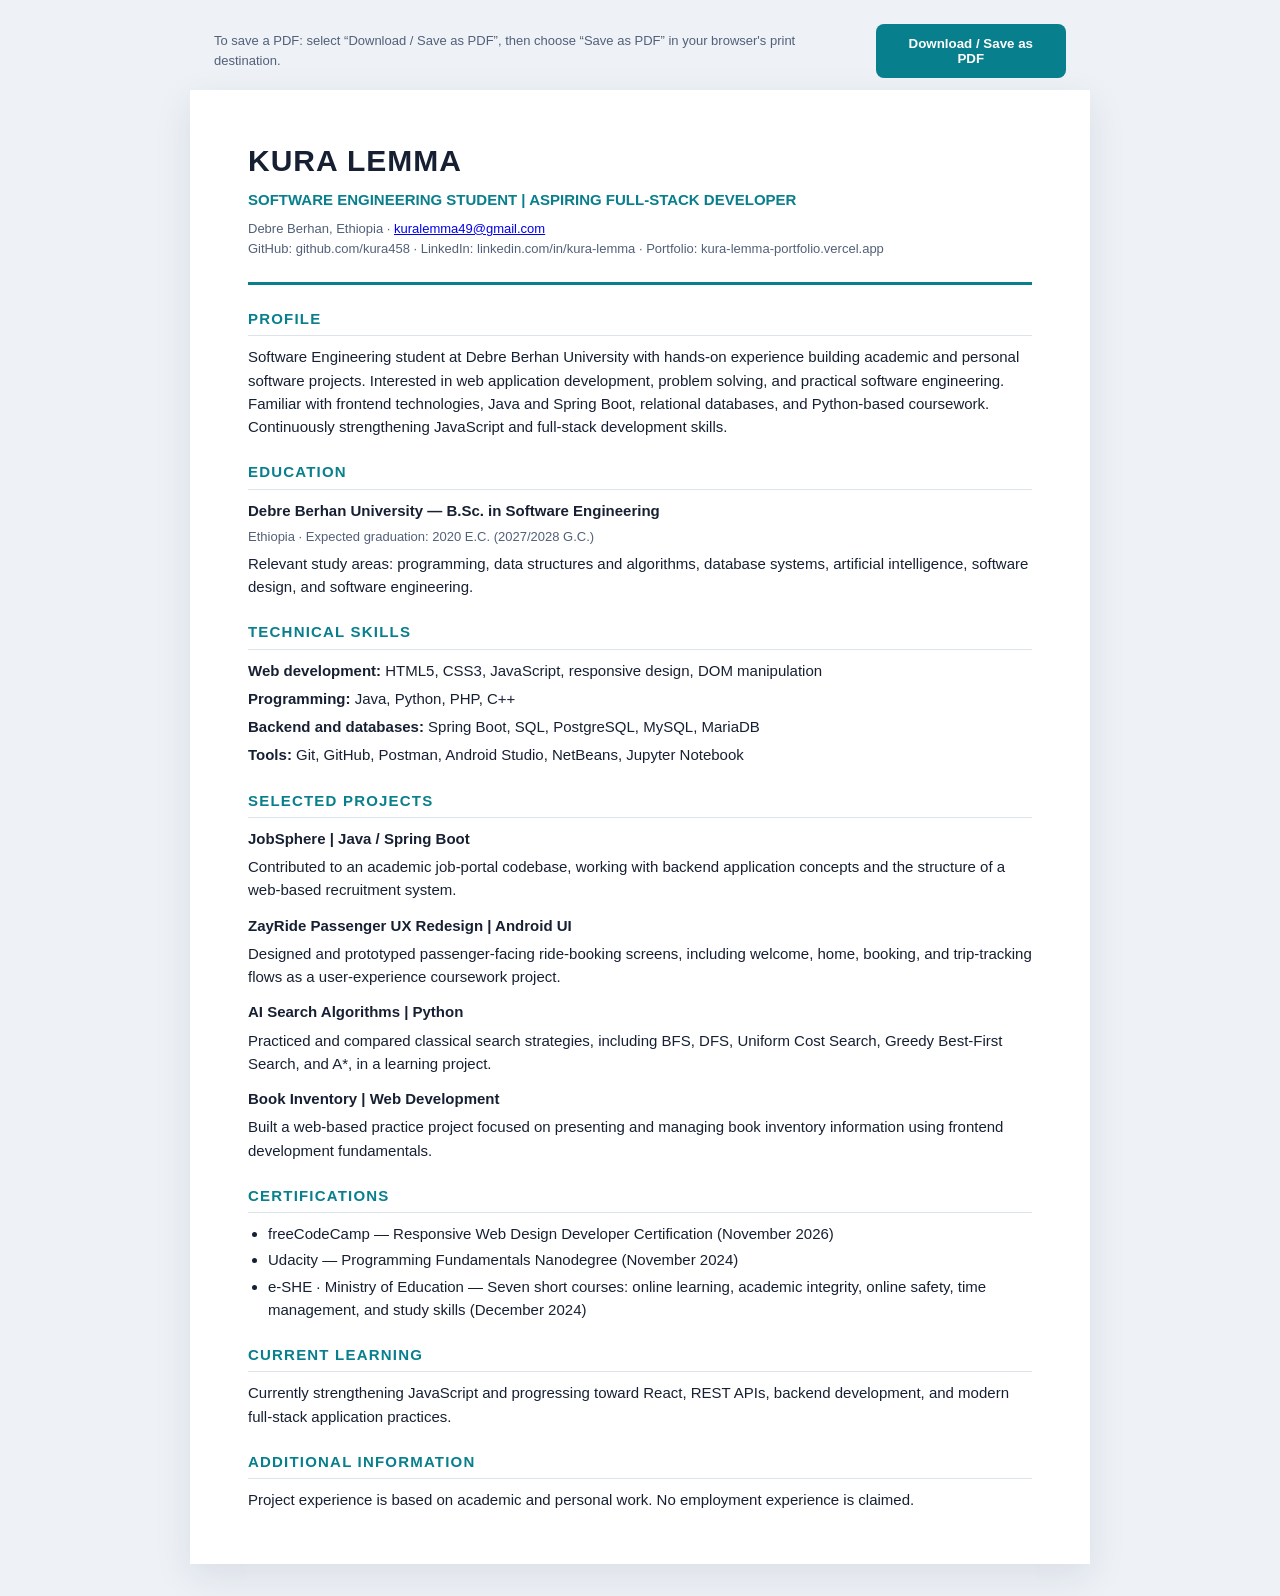
==== cv.html @ d0cd0646 "Add printable CV page" ====
<!DOCTYPE html>
<html lang="en">
<head>
<meta charset="UTF-8"><meta name="viewport" content="width=device-width, initial-scale=1">
<meta name="description" content="CV of Kura Lemma, Software Engineering student and aspiring full-stack developer.">
<title>Kura Lemma | CV</title>
<style>
:root{--ink:#172033;--muted:#526078;--accent:#087f8c;--line:#dce3eb}
*{box-sizing:border-box}body{margin:0;background:#eef2f7;color:var(--ink);font:15px/1.55 Arial,Helvetica,sans-serif}
.toolbar{max-width:900px;margin:24px auto 12px;display:flex;justify-content:space-between;align-items:center;gap:12px;padding:0 24px}
button{border:0;border-radius:8px;background:var(--accent);color:white;padding:12px 18px;font-weight:700;cursor:pointer}
.note{color:var(--muted);font-size:13px}
.sheet{max-width:900px;margin:0 auto 32px;background:white;padding:48px 58px;box-shadow:0 12px 36px #18253a18}
header{border-bottom:3px solid var(--accent);padding-bottom:18px;margin-bottom:22px}
h1{font-size:30px;letter-spacing:1px;margin:0 0 3px} .headline{font-weight:700;color:var(--accent);margin:0 0 8px}
.contact{font-size:13px;color:var(--muted)}h2{font-size:15px;letter-spacing:1.2px;color:var(--accent);border-bottom:1px solid var(--line);padding-bottom:5px;margin:22px 0 9px}
p{margin:5px 0}.entry{margin:0 0 12px}.entry h3{font-size:15px;margin:0}.meta{font-size:13px;color:var(--muted)}ul{margin:6px 0 8px;padding-left:20px}li{margin:3px 0}.skills p{margin:5px 0}
@page{size:A4;margin:14mm}
@media print{body{background:white;font-size:10.5pt}.toolbar{display:none}.sheet{max-width:none;margin:0;padding:0;box-shadow:none}h2{break-after:avoid}.entry{break-inside:avoid}a{color:inherit;text-decoration:none}}
@media(max-width:650px){.sheet{margin:0 10px 20px;padding:28px 22px}.toolbar{padding:0 12px;align-items:flex-start;flex-direction:column}h1{font-size:25px}}
</style>
</head>
<body>
<div class="toolbar"><span class="note">To save a PDF: select “Download / Save as PDF”, then choose “Save as PDF” in your browser's print destination.</span><button onclick="window.print()">Download / Save as PDF</button></div>
<main class="sheet">
<header><h1>KURA LEMMA</h1><p class="headline">SOFTWARE ENGINEERING STUDENT | ASPIRING FULL-STACK DEVELOPER</p><p class="contact">Debre Berhan, Ethiopia · <a href="mailto:kuralemma49@gmail.com">kuralemma49@gmail.com</a><br>GitHub: github.com/kura458 · LinkedIn: linkedin.com/in/kura-lemma · Portfolio: kura-lemma-portfolio.vercel.app</p></header>
<section><h2>PROFILE</h2><p>Software Engineering student at Debre Berhan University with hands-on experience building academic and personal software projects. Interested in web application development, problem solving, and practical software engineering. Familiar with frontend technologies, Java and Spring Boot, relational databases, and Python-based coursework. Continuously strengthening JavaScript and full-stack development skills.</p></section>
<section><h2>EDUCATION</h2><div class="entry"><h3>Debre Berhan University — B.Sc. in Software Engineering</h3><p class="meta">Ethiopia · Expected graduation: 2020 E.C. (2027/2028 G.C.)</p><p>Relevant study areas: programming, data structures and algorithms, database systems, artificial intelligence, software design, and software engineering.</p></div></section>
<section class="skills"><h2>TECHNICAL SKILLS</h2><p><b>Web development:</b> HTML5, CSS3, JavaScript, responsive design, DOM manipulation</p><p><b>Programming:</b> Java, Python, PHP, C++</p><p><b>Backend and databases:</b> Spring Boot, SQL, PostgreSQL, MySQL, MariaDB</p><p><b>Tools:</b> Git, GitHub, Postman, Android Studio, NetBeans, Jupyter Notebook</p></section>
<section><h2>SELECTED PROJECTS</h2>
<div class="entry"><h3>JobSphere | Java / Spring Boot</h3><p>Contributed to an academic job-portal codebase, working with backend application concepts and the structure of a web-based recruitment system.</p></div>
<div class="entry"><h3>ZayRide Passenger UX Redesign | Android UI</h3><p>Designed and prototyped passenger-facing ride-booking screens, including welcome, home, booking, and trip-tracking flows as a user-experience coursework project.</p></div>
<div class="entry"><h3>AI Search Algorithms | Python</h3><p>Practiced and compared classical search strategies, including BFS, DFS, Uniform Cost Search, Greedy Best-First Search, and A*, in a learning project.</p></div>
<div class="entry"><h3>Book Inventory | Web Development</h3><p>Built a web-based practice project focused on presenting and managing book inventory information using frontend development fundamentals.</p></div>
</section>
<section><h2>CERTIFICATIONS</h2><ul><li>freeCodeCamp — Responsive Web Design Developer Certification (November 2026)</li><li>Udacity — Programming Fundamentals Nanodegree (November 2024)</li><li>e-SHE · Ministry of Education — Seven short courses: online learning, academic integrity, online safety, time management, and study skills (December 2024)</li></ul></section>
<section><h2>CURRENT LEARNING</h2><p>Currently strengthening JavaScript and progressing toward React, REST APIs, backend development, and modern full-stack application practices.</p></section>
<section><h2>ADDITIONAL INFORMATION</h2><p>Project experience is based on academic and personal work. No employment experience is claimed.</p></section>
</main></body></html>
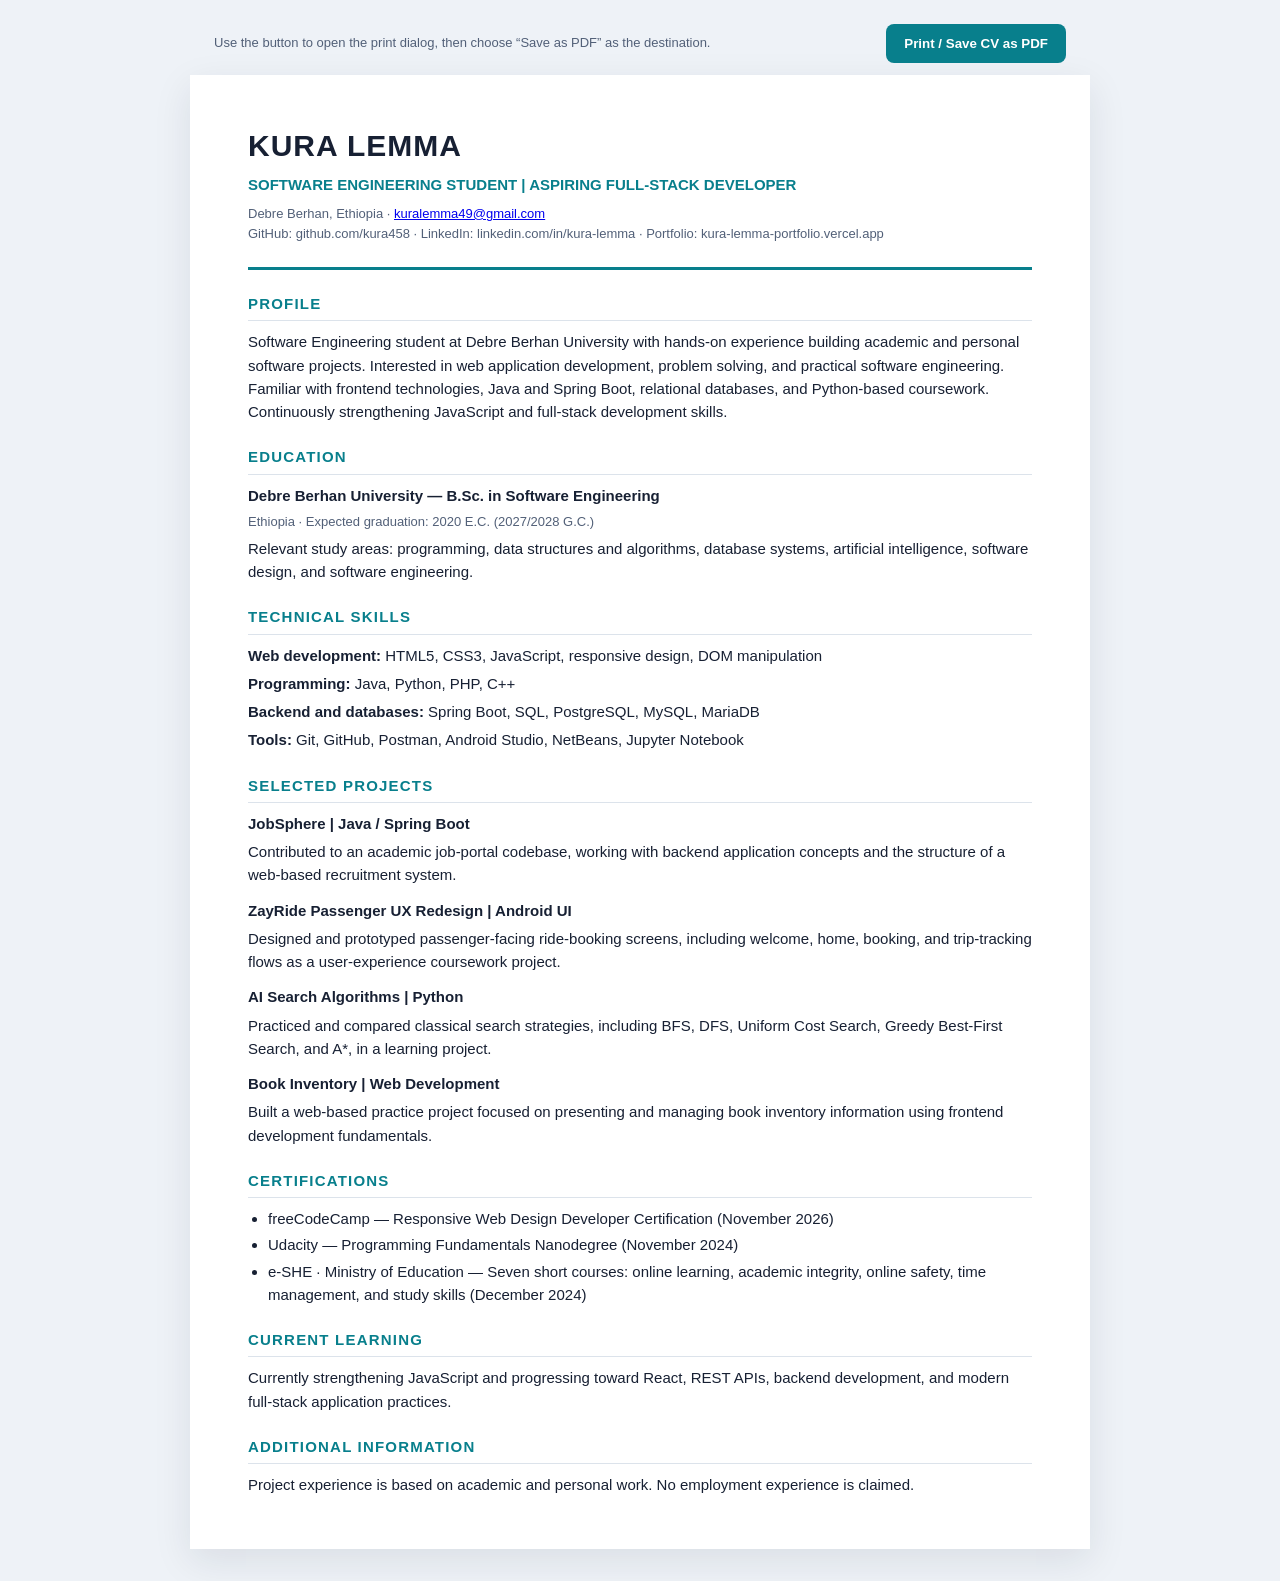
==== commit fb50873b: "Clarify CV print and save as PDF instructions" ====
--- a/cv.html
+++ b/cv.html
@@ -21,7 +21,7 @@
 </style>
 </head>
 <body>
-<div class="toolbar"><span class="note">To save a PDF: select “Download / Save as PDF”, then choose “Save as PDF” in your browser's print destination.</span><button onclick="window.print()">Download / Save as PDF</button></div>
+<div class="toolbar"><span class="note">Use the button to open the print dialog, then choose “Save as PDF” as the destination.</span><button onclick="window.print()">Print / Save CV as PDF</button></div>
 <main class="sheet">
 <header><h1>KURA LEMMA</h1><p class="headline">SOFTWARE ENGINEERING STUDENT | ASPIRING FULL-STACK DEVELOPER</p><p class="contact">Debre Berhan, Ethiopia · <a href="mailto:kuralemma49@gmail.com">kuralemma49@gmail.com</a><br>GitHub: github.com/kura458 · LinkedIn: linkedin.com/in/kura-lemma · Portfolio: kura-lemma-portfolio.vercel.app</p></header>
 <section><h2>PROFILE</h2><p>Software Engineering student at Debre Berhan University with hands-on experience building academic and personal software projects. Interested in web application development, problem solving, and practical software engineering. Familiar with frontend technologies, Java and Spring Boot, relational databases, and Python-based coursework. Continuously strengthening JavaScript and full-stack development skills.</p></section>
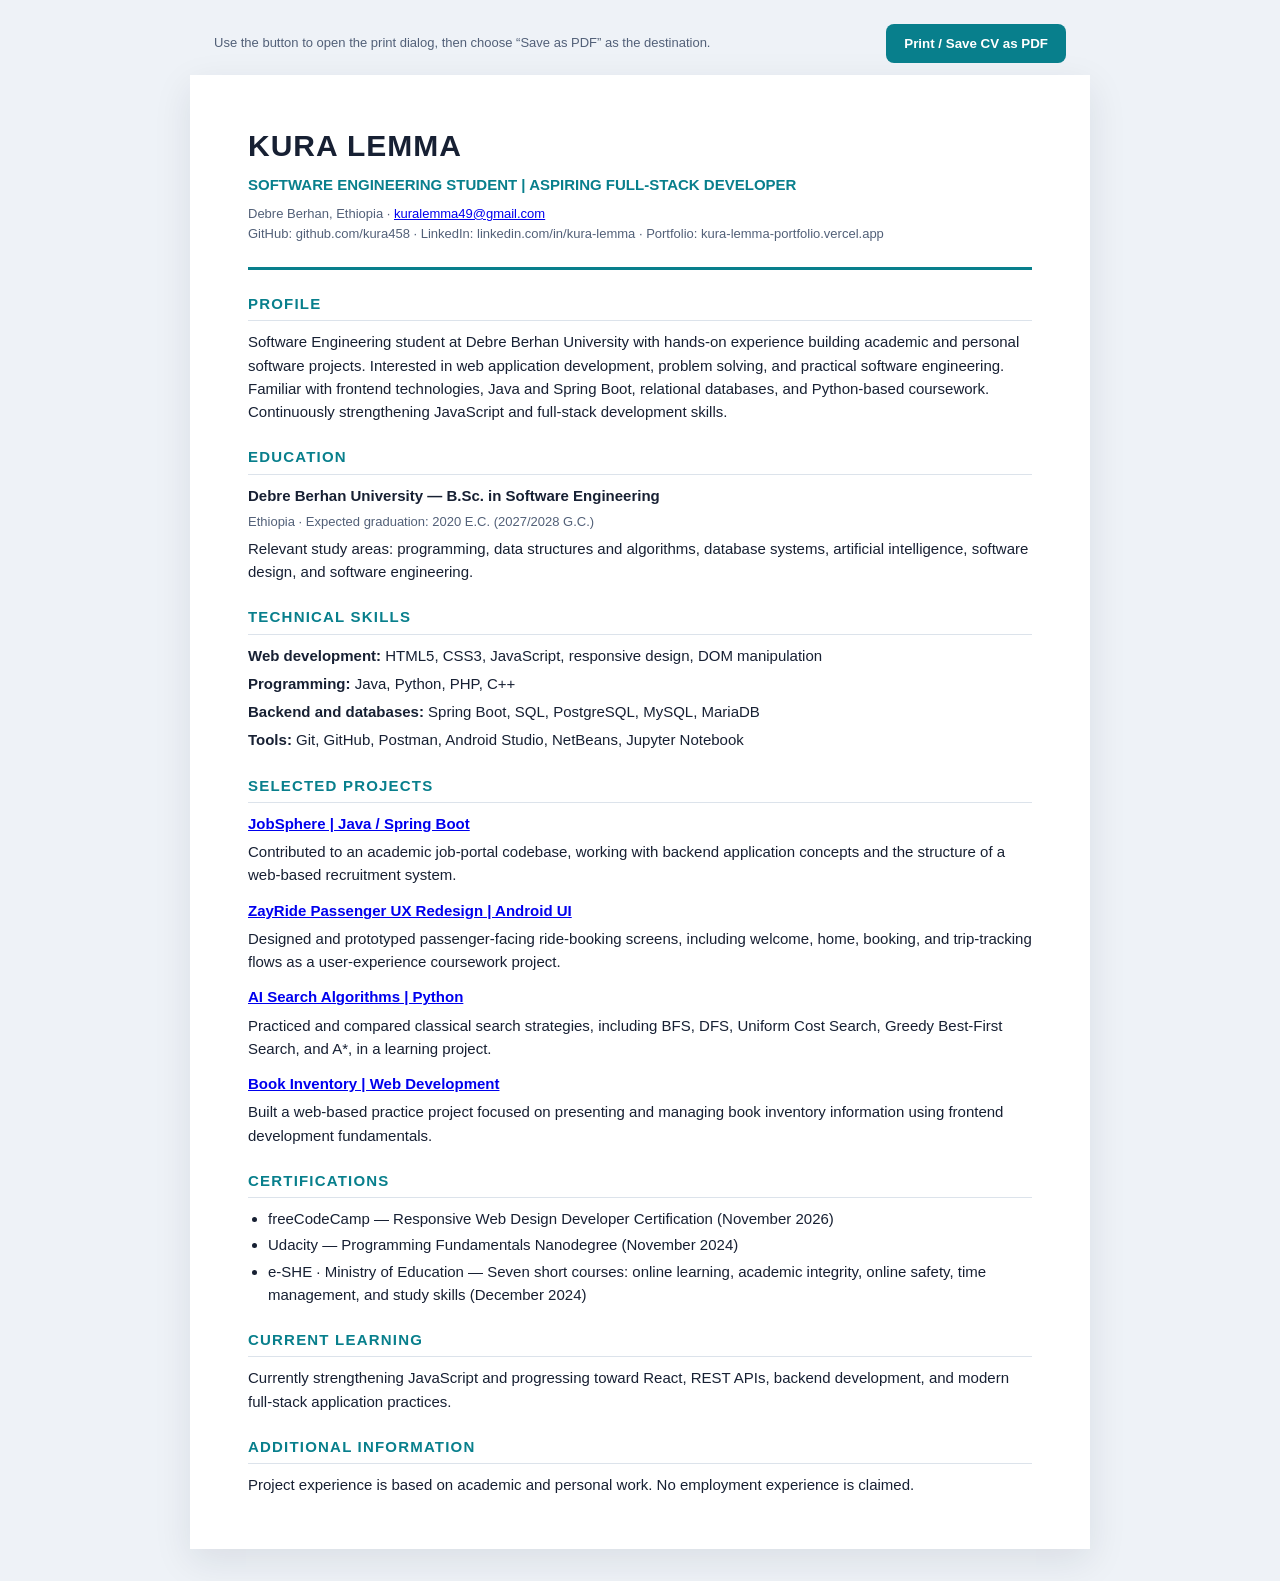
==== commit 7dc867a5: "Link selected CV projects to source repositories" ====
--- a/cv.html
+++ b/cv.html
@@ -16,7 +16,7 @@
 .contact{font-size:13px;color:var(--muted)}h2{font-size:15px;letter-spacing:1.2px;color:var(--accent);border-bottom:1px solid var(--line);padding-bottom:5px;margin:22px 0 9px}
 p{margin:5px 0}.entry{margin:0 0 12px}.entry h3{font-size:15px;margin:0}.meta{font-size:13px;color:var(--muted)}ul{margin:6px 0 8px;padding-left:20px}li{margin:3px 0}.skills p{margin:5px 0}
 @page{size:A4;margin:14mm}
-@media print{body{background:white;font-size:10.5pt}.toolbar{display:none}.sheet{max-width:none;margin:0;padding:0;box-shadow:none}h2{break-after:avoid}.entry{break-inside:avoid}a{color:inherit;text-decoration:none}}
+@media print{body{background:white;font-size:10.5pt}.toolbar{display:none}.sheet{max-width:none;margin:0;padding:0;box-shadow:none}h2{break-after:avoid}.entry{break-inside:avoid}a{color:inherit;text-decoration:none}.entry h3 a{color:var(--accent);text-decoration:underline;text-decoration-thickness:1px;text-underline-offset:3px}}
 @media(max-width:650px){.sheet{margin:0 10px 20px;padding:28px 22px}.toolbar{padding:0 12px;align-items:flex-start;flex-direction:column}h1{font-size:25px}}
 </style>
 </head>
@@ -28,10 +28,10 @@
 <section><h2>EDUCATION</h2><div class="entry"><h3>Debre Berhan University — B.Sc. in Software Engineering</h3><p class="meta">Ethiopia · Expected graduation: 2020 E.C. (2027/2028 G.C.)</p><p>Relevant study areas: programming, data structures and algorithms, database systems, artificial intelligence, software design, and software engineering.</p></div></section>
 <section class="skills"><h2>TECHNICAL SKILLS</h2><p><b>Web development:</b> HTML5, CSS3, JavaScript, responsive design, DOM manipulation</p><p><b>Programming:</b> Java, Python, PHP, C++</p><p><b>Backend and databases:</b> Spring Boot, SQL, PostgreSQL, MySQL, MariaDB</p><p><b>Tools:</b> Git, GitHub, Postman, Android Studio, NetBeans, Jupyter Notebook</p></section>
 <section><h2>SELECTED PROJECTS</h2>
-<div class="entry"><h3>JobSphere | Java / Spring Boot</h3><p>Contributed to an academic job-portal codebase, working with backend application concepts and the structure of a web-based recruitment system.</p></div>
-<div class="entry"><h3>ZayRide Passenger UX Redesign | Android UI</h3><p>Designed and prototyped passenger-facing ride-booking screens, including welcome, home, booking, and trip-tracking flows as a user-experience coursework project.</p></div>
-<div class="entry"><h3>AI Search Algorithms | Python</h3><p>Practiced and compared classical search strategies, including BFS, DFS, Uniform Cost Search, Greedy Best-First Search, and A*, in a learning project.</p></div>
-<div class="entry"><h3>Book Inventory | Web Development</h3><p>Built a web-based practice project focused on presenting and managing book inventory information using frontend development fundamentals.</p></div>
+<div class="entry"><h3><a href="https://github.com/kura458/Jobsphere" target="_blank" rel="noopener noreferrer">JobSphere | Java / Spring Boot</a></h3><p>Contributed to an academic job-portal codebase, working with backend application concepts and the structure of a web-based recruitment system.</p></div>
+<div class="entry"><h3><a href="https://github.com/kura458/ZayRide-UX-Redesign" target="_blank" rel="noopener noreferrer">ZayRide Passenger UX Redesign | Android UI</a></h3><p>Designed and prototyped passenger-facing ride-booking screens, including welcome, home, booking, and trip-tracking flows as a user-experience coursework project.</p></div>
+<div class="entry"><h3><a href="https://github.com/kura458/AI-Search-Algorithm-Implementations" target="_blank" rel="noopener noreferrer">AI Search Algorithms | Python</a></h3><p>Practiced and compared classical search strategies, including BFS, DFS, Uniform Cost Search, Greedy Best-First Search, and A*, in a learning project.</p></div>
+<div class="entry"><h3><a href="https://github.com/kura458/Web_Design_practice_workshop_-lab/tree/main/Book_Inventory" target="_blank" rel="noopener noreferrer">Book Inventory | Web Development</a></h3><p>Built a web-based practice project focused on presenting and managing book inventory information using frontend development fundamentals.</p></div>
 </section>
 <section><h2>CERTIFICATIONS</h2><ul><li>freeCodeCamp — Responsive Web Design Developer Certification (November 2026)</li><li>Udacity — Programming Fundamentals Nanodegree (November 2024)</li><li>e-SHE · Ministry of Education — Seven short courses: online learning, academic integrity, online safety, time management, and study skills (December 2024)</li></ul></section>
 <section><h2>CURRENT LEARNING</h2><p>Currently strengthening JavaScript and progressing toward React, REST APIs, backend development, and modern full-stack application practices.</p></section>
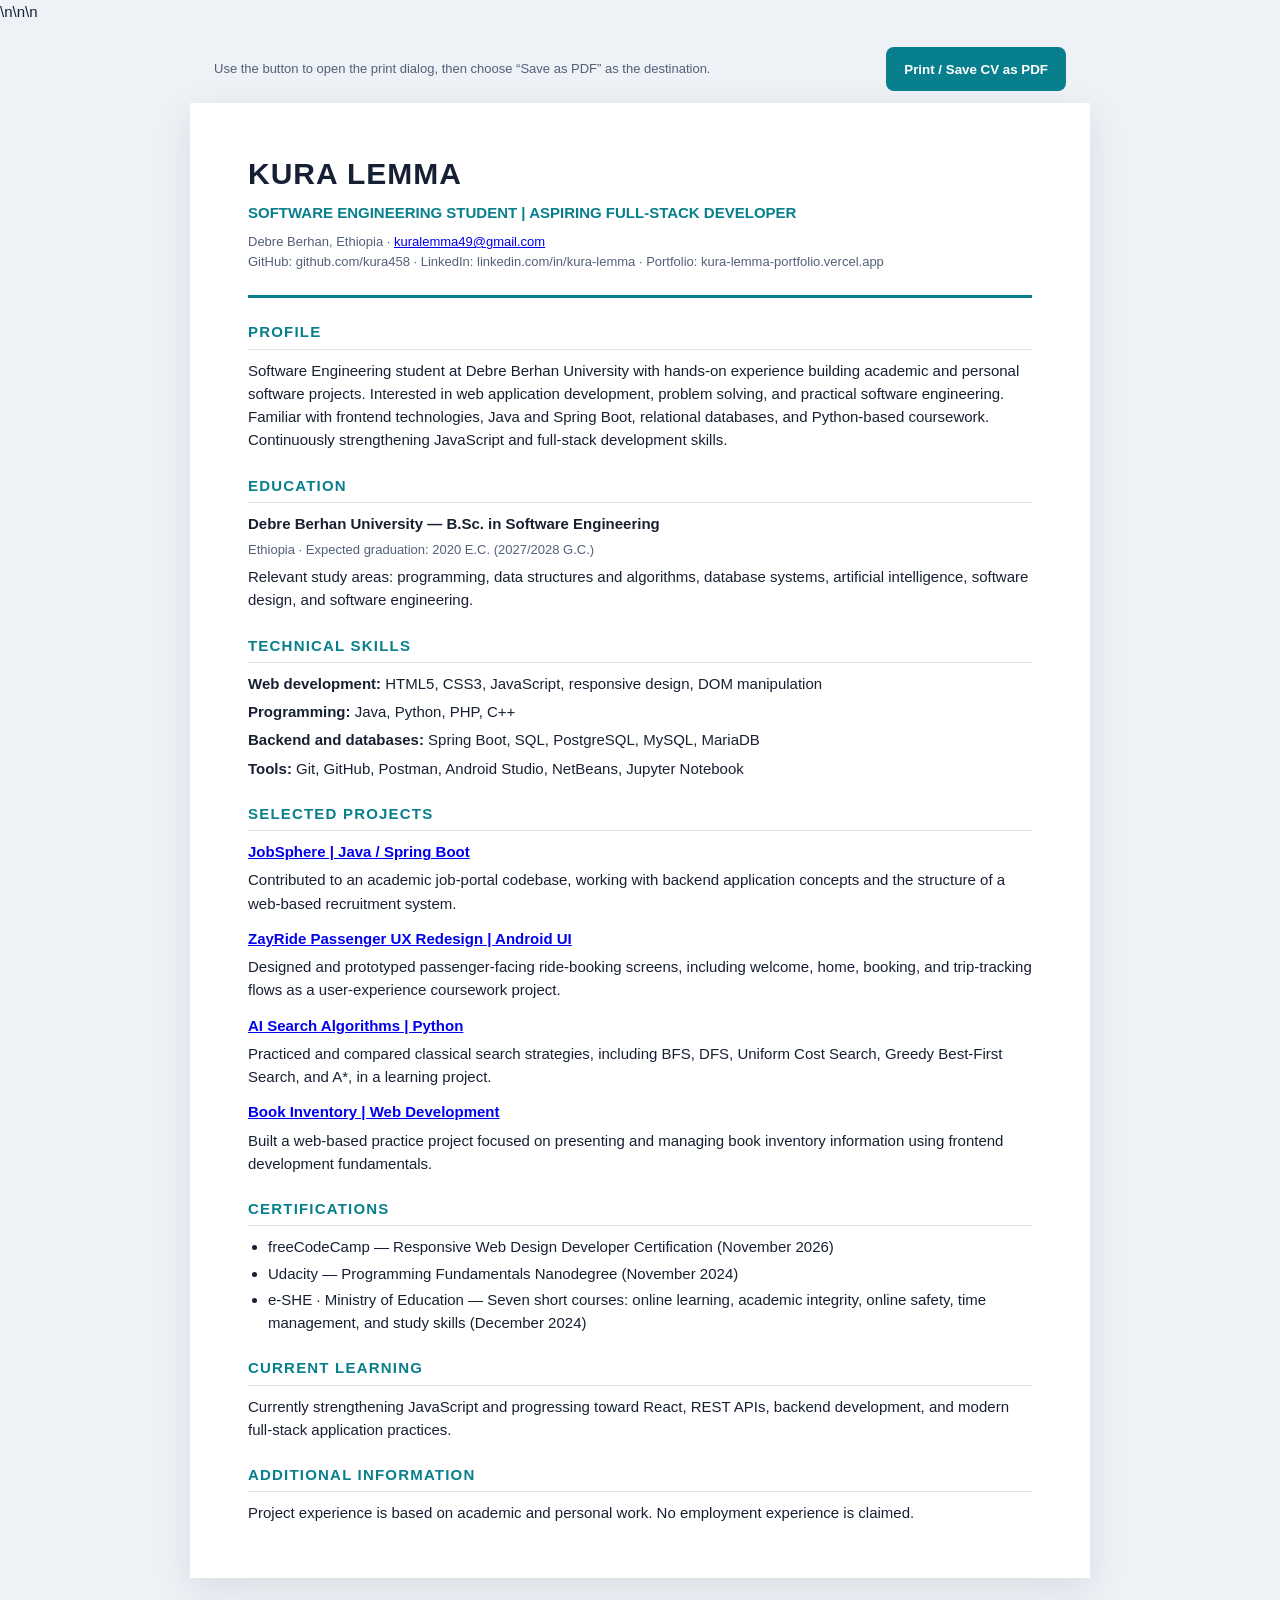
==== commit 6d4dab6e: "Improve CV accessibility, mobile layout and print-to-PDF formatting" ====
--- a/cv.html
+++ b/cv.html
@@ -2,7 +2,7 @@
 <html lang="en">
 <head>
 <meta charset="UTF-8"><meta name="viewport" content="width=device-width, initial-scale=1">
-<meta name="description" content="CV of Kura Lemma, Software Engineering student and aspiring full-stack developer.">
+<meta name="description" content="CV of Kura Lemma, Software Engineering student at Debre Berhan University, with web development and software project experience.">\n<meta name="robots" content="index, follow">\n<link rel="canonical" href="https://kura-lemma-portfolio.vercel.app/cv.html">\n<meta name="theme-color" content="#087f8c">
 <title>Kura Lemma | CV</title>
 <style>
 :root{--ink:#172033;--muted:#526078;--accent:#087f8c;--line:#dce3eb}
@@ -18,10 +18,13 @@
 @page{size:A4;margin:14mm}
 @media print{body{background:white;font-size:10.5pt}.toolbar{display:none}.sheet{max-width:none;margin:0;padding:0;box-shadow:none}h2{break-after:avoid}.entry{break-inside:avoid}a{color:inherit;text-decoration:none}.entry h3 a{color:var(--accent);text-decoration:underline;text-decoration-thickness:1px;text-underline-offset:3px}}
 @media(max-width:650px){.sheet{margin:0 10px 20px;padding:28px 22px}.toolbar{padding:0 12px;align-items:flex-start;flex-direction:column}h1{font-size:25px}}
+
+/* Refined screen and print layout */
+.sheet{width:min(900px,calc(100% - 32px))}a{overflow-wrap:anywhere}.toolbar button{min-height:44px}.toolbar button:focus-visible,a:focus-visible{outline:3px solid #f59e0b;outline-offset:3px}section{break-inside:auto}h2{break-after:avoid-page}.entry,.skills p,header{break-inside:avoid}@page{size:A4;margin:13mm 14mm}@media print{html,body{background:#fff!important;color:#172033!important}body{font-size:9.7pt;line-height:1.42;-webkit-print-color-adjust:exact;print-color-adjust:exact}.sheet{width:auto;max-width:none;margin:0;padding:0;box-shadow:none}header{padding-bottom:12px;margin-bottom:14px}h1{font-size:25pt}h2{font-size:11pt;margin:14px 0 6px;padding-bottom:3px}p{margin:3px 0}.entry{margin-bottom:8px}ul{margin:4px 0 6px}li{margin:2px 0}a{color:inherit!important;text-decoration:none!important}.contact a{text-decoration:underline!important}.toolbar{display:none!important}}@media(max-width:650px){.sheet{width:calc(100% - 20px);margin:0 10px 20px;padding:26px 20px}.contact{overflow-wrap:anywhere}}
 </style>
 </head>
 <body>
-<div class="toolbar"><span class="note">Use the button to open the print dialog, then choose “Save as PDF” as the destination.</span><button onclick="window.print()">Print / Save CV as PDF</button></div>
+<div class="toolbar"><span class="note">Use the button to open the print dialog, then choose “Save as PDF” as the destination.</span><button type="button" onclick="window.print()" aria-label="Print this CV or save it as a PDF">Print / Save CV as PDF</button></div>
 <main class="sheet">
 <header><h1>KURA LEMMA</h1><p class="headline">SOFTWARE ENGINEERING STUDENT | ASPIRING FULL-STACK DEVELOPER</p><p class="contact">Debre Berhan, Ethiopia · <a href="mailto:kuralemma49@gmail.com">kuralemma49@gmail.com</a><br>GitHub: github.com/kura458 · LinkedIn: linkedin.com/in/kura-lemma · Portfolio: kura-lemma-portfolio.vercel.app</p></header>
 <section><h2>PROFILE</h2><p>Software Engineering student at Debre Berhan University with hands-on experience building academic and personal software projects. Interested in web application development, problem solving, and practical software engineering. Familiar with frontend technologies, Java and Spring Boot, relational databases, and Python-based coursework. Continuously strengthening JavaScript and full-stack development skills.</p></section>
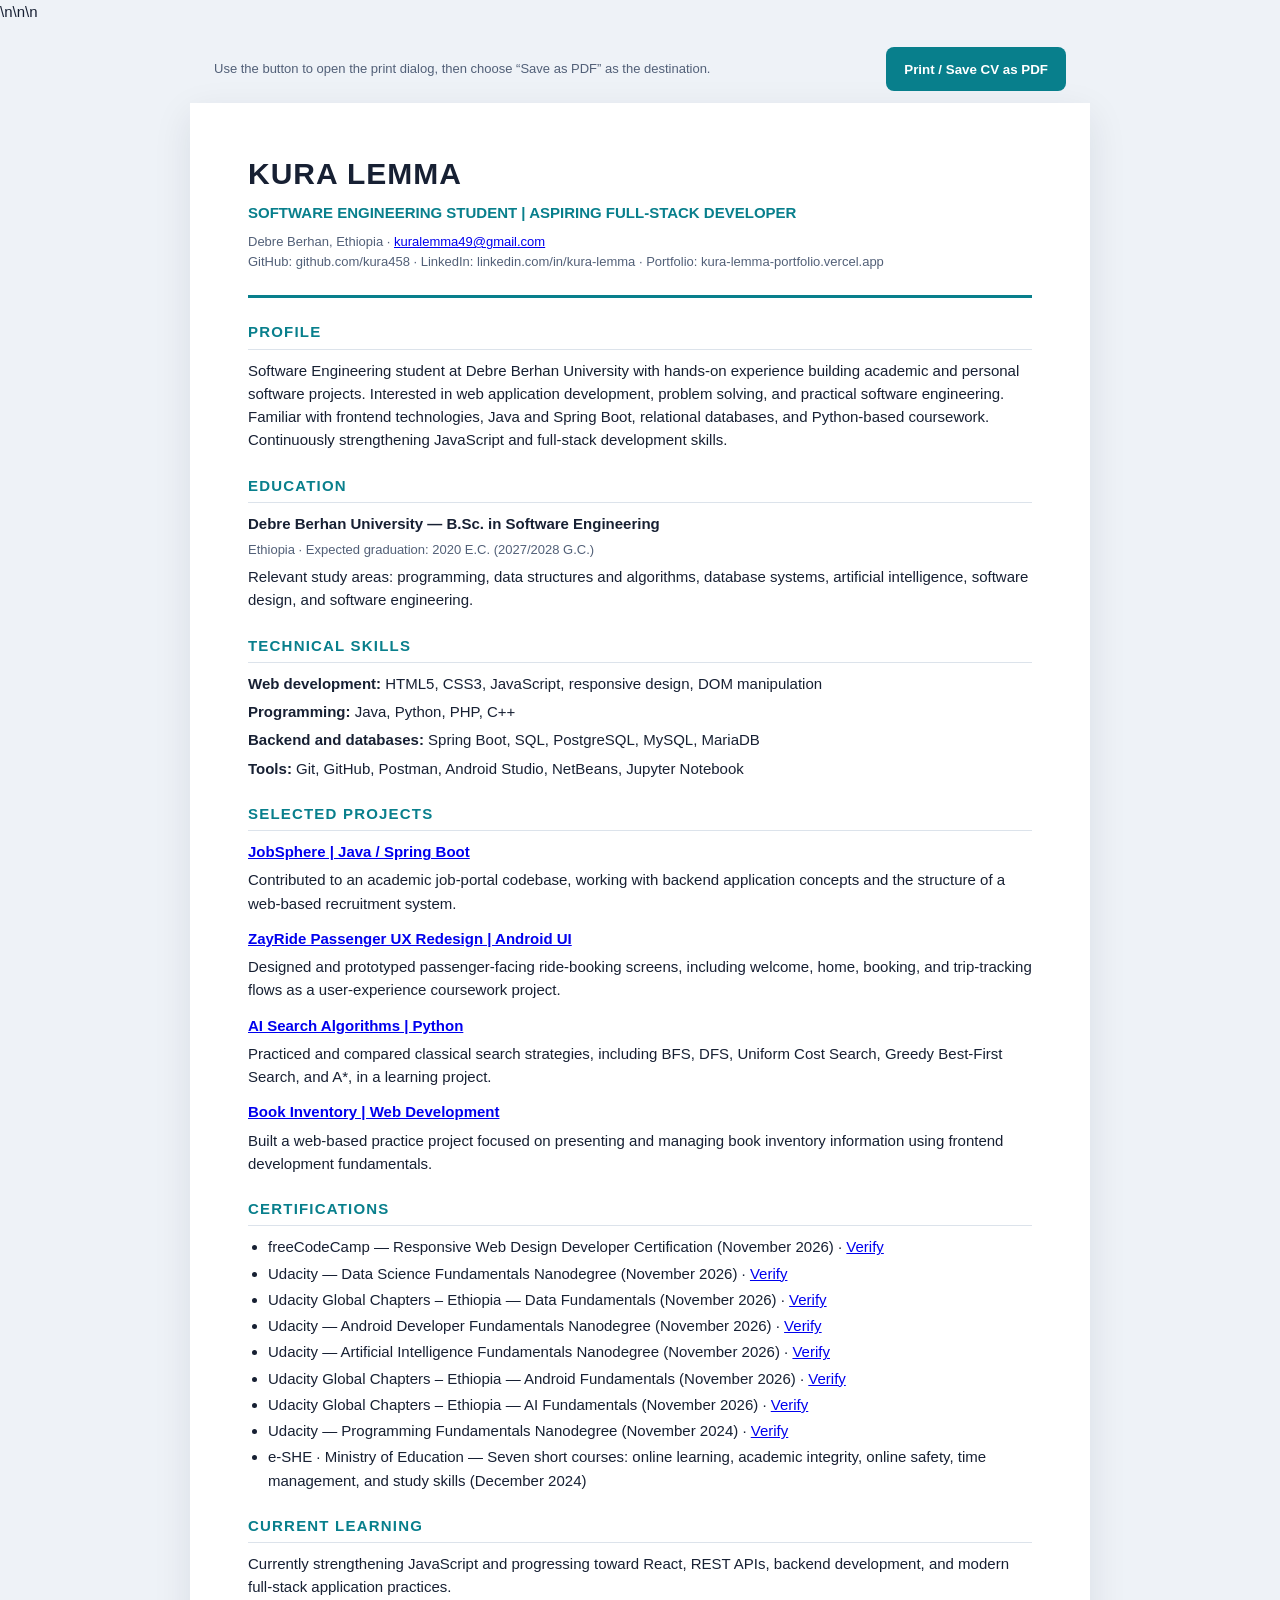
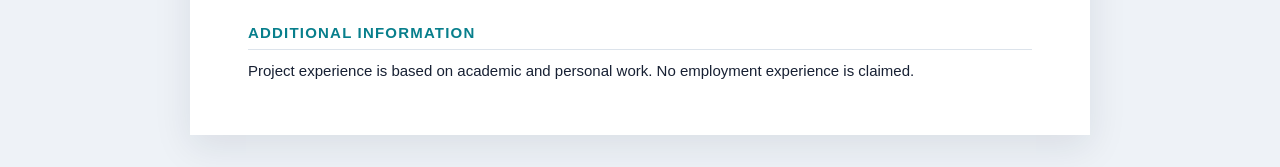
==== commit 0858344e: "Update CV with Udacity certificates" ====
--- a/cv.html
+++ b/cv.html
@@ -36,7 +36,17 @@
 <div class="entry"><h3><a href="https://github.com/kura458/AI-Search-Algorithm-Implementations" target="_blank" rel="noopener noreferrer">AI Search Algorithms | Python</a></h3><p>Practiced and compared classical search strategies, including BFS, DFS, Uniform Cost Search, Greedy Best-First Search, and A*, in a learning project.</p></div>
 <div class="entry"><h3><a href="https://github.com/kura458/Web_Design_practice_workshop_-lab/tree/main/Book_Inventory" target="_blank" rel="noopener noreferrer">Book Inventory | Web Development</a></h3><p>Built a web-based practice project focused on presenting and managing book inventory information using frontend development fundamentals.</p></div>
 </section>
-<section><h2>CERTIFICATIONS</h2><ul><li>freeCodeCamp — Responsive Web Design Developer Certification (November 2026)</li><li>Udacity — Programming Fundamentals Nanodegree (November 2024)</li><li>e-SHE · Ministry of Education — Seven short courses: online learning, academic integrity, online safety, time management, and study skills (December 2024)</li></ul></section>
+<section><h2>CERTIFICATIONS</h2><ul>
+<li>freeCodeCamp — Responsive Web Design Developer Certification (November 2026) · <a href="https://freecodecamp.org/certification/fcc-4ed6f5c5-95d3-4515-95dc-54cf39d01667/responsive-web-design-v9">Verify</a></li>
+<li>Udacity — Data Science Fundamentals Nanodegree (November 2026) · <a href="https://www.udacity.com/certificate/e/d234f69e-e5d7-11f1-9e6f-e798225701d0">Verify</a></li>
+<li>Udacity Global Chapters – Ethiopia — Data Fundamentals (November 2026) · <a href="https://confirm.udacity.com/N3R6Y24S9-J3QZ-4J5C-9E5C-25A9A98B9D">Verify</a></li>
+<li>Udacity — Android Developer Fundamentals Nanodegree (November 2026) · <a href="https://www.udacity.com/certificate/e/c09be53e-e5d7-11f1-9b8c-5fb37cfeef44">Verify</a></li>
+<li>Udacity — Artificial Intelligence Fundamentals Nanodegree (November 2026) · <a href="https://www.udacity.com/certificate/e/d55aedeb-e5d7-11f1-b342-5386c2f9b27">Verify</a></li>
+<li>Udacity Global Chapters – Ethiopia — Android Fundamentals (November 2026) · <a href="https://confirm.udacity.com/N3R6Y24S9-J3QZ-4J5C-9E5C-25A9A98B9D">Verify</a></li>
+<li>Udacity Global Chapters – Ethiopia — AI Fundamentals (November 2026) · <a href="https://confirm.udacity.com/N3R6Y24S9-J3QZ-4J5C-9E5C-25A9A98B9D">Verify</a></li>
+<li>Udacity — Programming Fundamentals Nanodegree (November 2024) · <a href="https://www.udacity.com/certificate/e/e9432ff4-adfb-11ef-ab5b-1b7f81803688">Verify</a></li>
+<li>e-SHE · Ministry of Education — Seven short courses: online learning, academic integrity, online safety, time management, and study skills (December 2024)</li>
+</ul></section>
 <section><h2>CURRENT LEARNING</h2><p>Currently strengthening JavaScript and progressing toward React, REST APIs, backend development, and modern full-stack application practices.</p></section>
 <section><h2>ADDITIONAL INFORMATION</h2><p>Project experience is based on academic and personal work. No employment experience is claimed.</p></section>
 </main></body></html>
